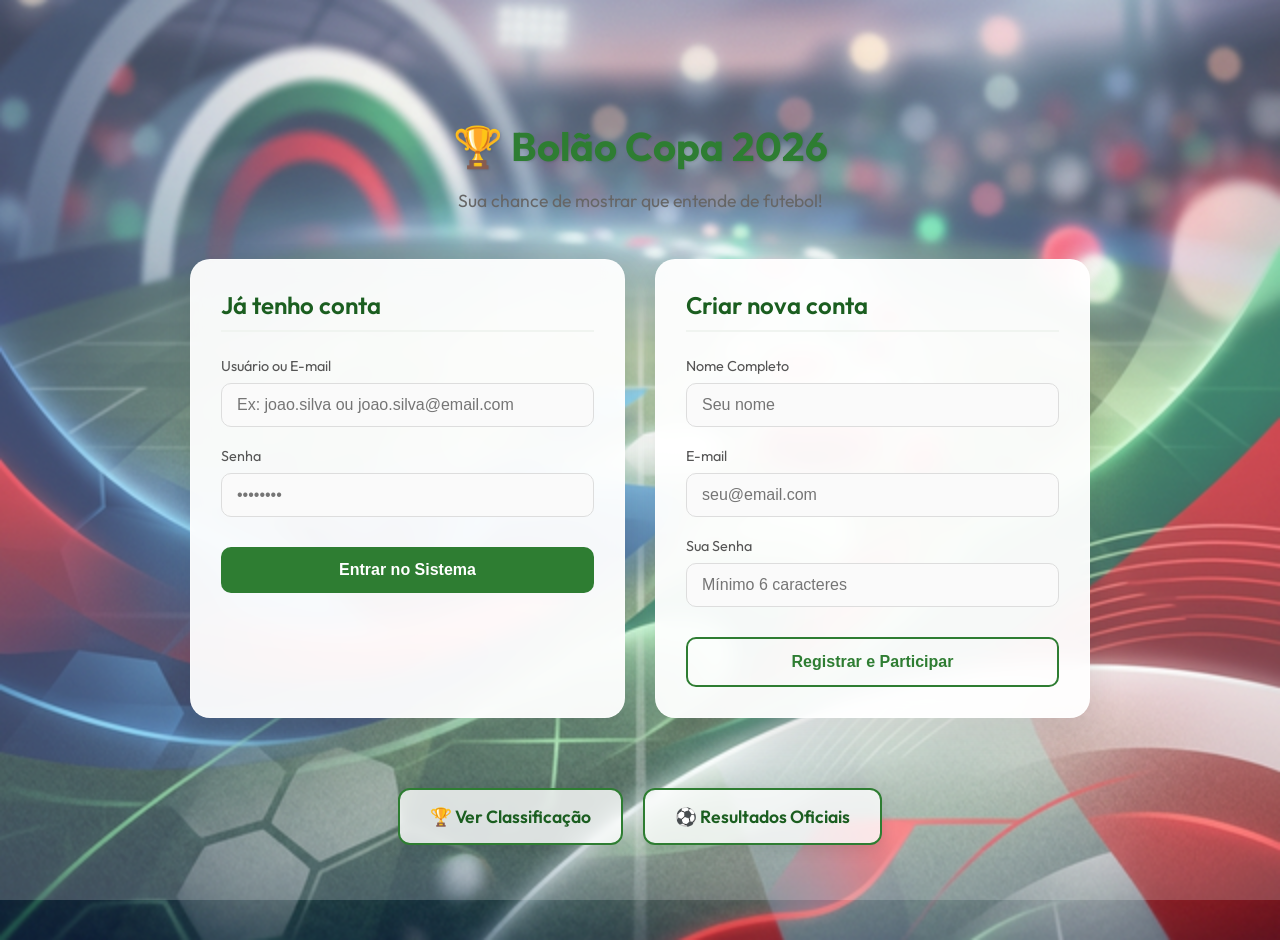
==== docs/index.html @ 2053621f "commit" ====
<!DOCTYPE html>
<html lang="pt-BR">

<head>
    <meta charset="UTF-8">
    <meta name="viewport" content="width=device-width, initial-scale=1.0">
    <title>Bolão Copa 2026 - Login & Registro</title>
    <link href="https://fonts.googleapis.com/css2?family=Outfit:wght@300;400;600&display=swap" rel="stylesheet">
    <style>
        :root {
            --primary: #2e7d32;
            --primary-light: #60ad5e;
            --secondary: #1b5e20;
            --bg: #f0f4f0;
            --white: #ffffff;
            --text: #333333;
        }

        body {
            font-family: 'Outfit', sans-serif;
            background: url('assets/background.png') no-repeat center center fixed;
            background-size: cover;
            color: var(--text);
            margin: 0;
            display: flex;
            justify-content: center;
            align-items: center;
            min-height: 100vh;
            padding: 20px;
            position: relative;
        }

        body::before {
            content: "";
            position: fixed;
            top: 0; left: 0; right: 0; bottom: 0;
            background: rgba(255, 255, 255, 0.2); /* Subtle light overlay */
            z-index: -1;
        }

        .main-wrapper {
            display: flex;
            flex-direction: column;
            gap: 30px;
            width: 100%;
            max-width: 900px;
        }

        .header {
            text-align: center;
        }

        .header h1 {
            color: var(--primary);
            font-size: 2.5rem;
            margin-bottom: 5px;
            text-shadow: 1px 1px 2px rgba(0,0,0,0.1);
        }

        .header p {
            color: #666;
            font-size: 1.1rem;
        }

        .forms-container {
            display: flex;
            gap: 30px;
            flex-wrap: wrap;
            justify-content: center;
        }

        .card {
            background: rgba(255, 255, 255, 0.95); /* Semi-transparent */
            backdrop-filter: blur(10px);
            padding: 30px;
            border-radius: 20px;
            box-shadow: 0 15px 35px rgba(0, 0, 0, 0.1);
            flex: 1;
            min-width: 350px;
            border: 1px solid rgba(255,255,255,0.3);
            transition: transform 0.3s ease;
        }

        .card:hover {
            transform: translateY(-5px);
        }

        .card h2 {
            color: var(--secondary);
            margin-top: 0;
            font-weight: 600;
            border-bottom: 2px solid var(--bg);
            padding-bottom: 10px;
            margin-bottom: 25px;
        }

        .form-group {
            margin-bottom: 20px;
            text-align: left;
        }

        .form-group label {
            display: block;
            margin-bottom: 8px;
            font-weight: 400;
            color: #555;
            font-size: 0.9rem;
        }

        input {
            width: 100%;
            padding: 12px 15px;
            border: 1px solid #ddd;
            border-radius: 10px;
            font-size: 1rem;
            outline: none;
            transition: border-color 0.3s, box-shadow 0.3s;
            box-sizing: border-box;
            background: #fafafa;
        }

        input:focus {
            border-color: var(--primary-light);
            box-shadow: 0 0 0 3px rgba(96, 173, 94, 0.1);
            background: #fff;
        }

        button {
            width: 100%;
            background-color: var(--primary);
            color: white;
            border: none;
            padding: 14px;
            border-radius: 10px;
            font-size: 1rem;
            font-weight: 600;
            cursor: pointer;
            transition: all 0.3s;
            margin-top: 10px;
        }

        button:hover {
            background-color: var(--secondary);
            box-shadow: 0 5px 15px rgba(46, 125, 50, 0.3);
        }

        .btn-outline {
            background-color: transparent;
            color: var(--primary);
            border: 2px solid var(--primary);
        }

        .btn-outline:hover {
            background-color: var(--primary);
            color: white;
        }

        .footer-links {
            margin-top: 40px;
            display: flex;
            justify-content: center;
            gap: 20px;
            width: 100%;
        }

        .footer-links a {
            text-decoration: none;
            background: rgba(255, 255, 255, 0.8);
            backdrop-filter: blur(5px);
            color: var(--secondary);
            font-weight: 600;
            font-size: 1.1rem;
            padding: 15px 30px;
            border-radius: 12px;
            border: 2px solid var(--primary);
            transition: all 0.3s ease;
            display: flex;
            align-items: center;
            gap: 10px;
            box-shadow: 0 5px 15px rgba(0,0,0,0.1);
        }

        .footer-links a:hover {
            background: var(--primary);
            color: white;
            transform: translateY(-3px);
            box-shadow: 0 8px 20px rgba(46, 125, 50, 0.3);
        }

        @media (max-width: 768px) {
            .forms-container {
                flex-direction: column;
            }
            .card {
                min-width: 100%;
            }
        }
    </style>
</head>

<body>
    <div class="main-wrapper">
        <div class="header">
            <h1>🏆 Bolão Copa 2026</h1>
            <p>Sua chance de mostrar que entende de futebol!</p>
        </div>

        <div class="forms-container">
            <!-- Login Card -->
            <div class="card" id="login-card">
                <h2>Já tenho conta</h2>
                <form id="login-form">
                    <div class="form-group">
                        <label for="login-user">Usuário ou E-mail</label>
                        <input type="text" id="login-user" placeholder="Ex: joao.silva ou joao.silva@email.com" required>
                    </div>
                    <div class="form-group">
                        <label for="login-pass">Senha</label>
                        <input type="password" id="login-pass" placeholder="••••••••" required>
                    </div>
                    <button type="submit">Entrar no Sistema</button>
                </form>
            </div>

            <!-- Register Card -->
            <div class="card" id="register-card">
                <h2>Criar nova conta</h2>
                <form id="register-form">
                    <div class="form-group">
                        <label for="reg-nome">Nome Completo</label>
                        <input type="text" id="reg-nome" placeholder="Seu nome" required>
                    </div>
                    <div class="form-group">
                        <label for="reg-email">E-mail</label>
                        <input type="email" id="reg-email" placeholder="seu@email.com" required>
                    </div>
                    <div class="form-group">
                        <label for="reg-pass">Sua Senha</label>
                        <input type="password" id="reg-pass" placeholder="Mínimo 6 caracteres" required>
                    </div>
                    <button type="submit" class="btn-outline">Registrar e Participar</button>
                </form>
            </div>
        </div>

        <div class="footer-links">
            <a href="classificacao.html">🏆 Ver Classificação</a>
            <a href="resultados.html">⚽ Resultados Oficiais</a>
        </div>
    </div>

    <script>
        // Lógica de Login
        document.getElementById('login-form').addEventListener('submit', function (e) {
            e.preventDefault();
            const userInput = document.getElementById('login-user').value.trim();
            const pass = document.getElementById('login-pass').value;

            // Simulação de integração com o motor.py
            console.log('Tentativa de login:', userInput);
            
            // Lógica conforme pedido: se o usuário for apenas o prefixo do email
            // (Isso será validado no backend, mas aqui guardamos no localstorage)
            localStorage.setItem('usuario_logado', userInput);
            alert(`Bem-vindo de volta! Redirecionando para seus palpites...`);
            window.location.href = 'palpites.html';
        });

        // Lógica de Registro
        document.getElementById('register-form').addEventListener('submit', function (e) {
            e.preventDefault();
            const nome = document.getElementById('reg-nome').value.trim();
            const email = document.getElementById('reg-email').value.trim();
            const pass = document.getElementById('reg-pass').value;

            // Verificação manual obrigatória de e-mail (necessita de @)
            if (!email.includes('@')) {
                alert('Erro: Por favor, insira um e-mail válido contendo "@".');
                return;
            }

            // Extrair "usuário" do email para feedback
            const usuarioSugerido = email.split('@')[0];

            console.log('Registro:', { nome, email, usuarioSugerido });
            
            alert(`Usuário ${nome} registrado com sucesso!\nSeu login será: ${usuarioSugerido}`);
            localStorage.setItem('usuario_logado', usuarioSugerido);
            window.location.href = 'palpites.html';
        });
    </script>
</body>

</html>
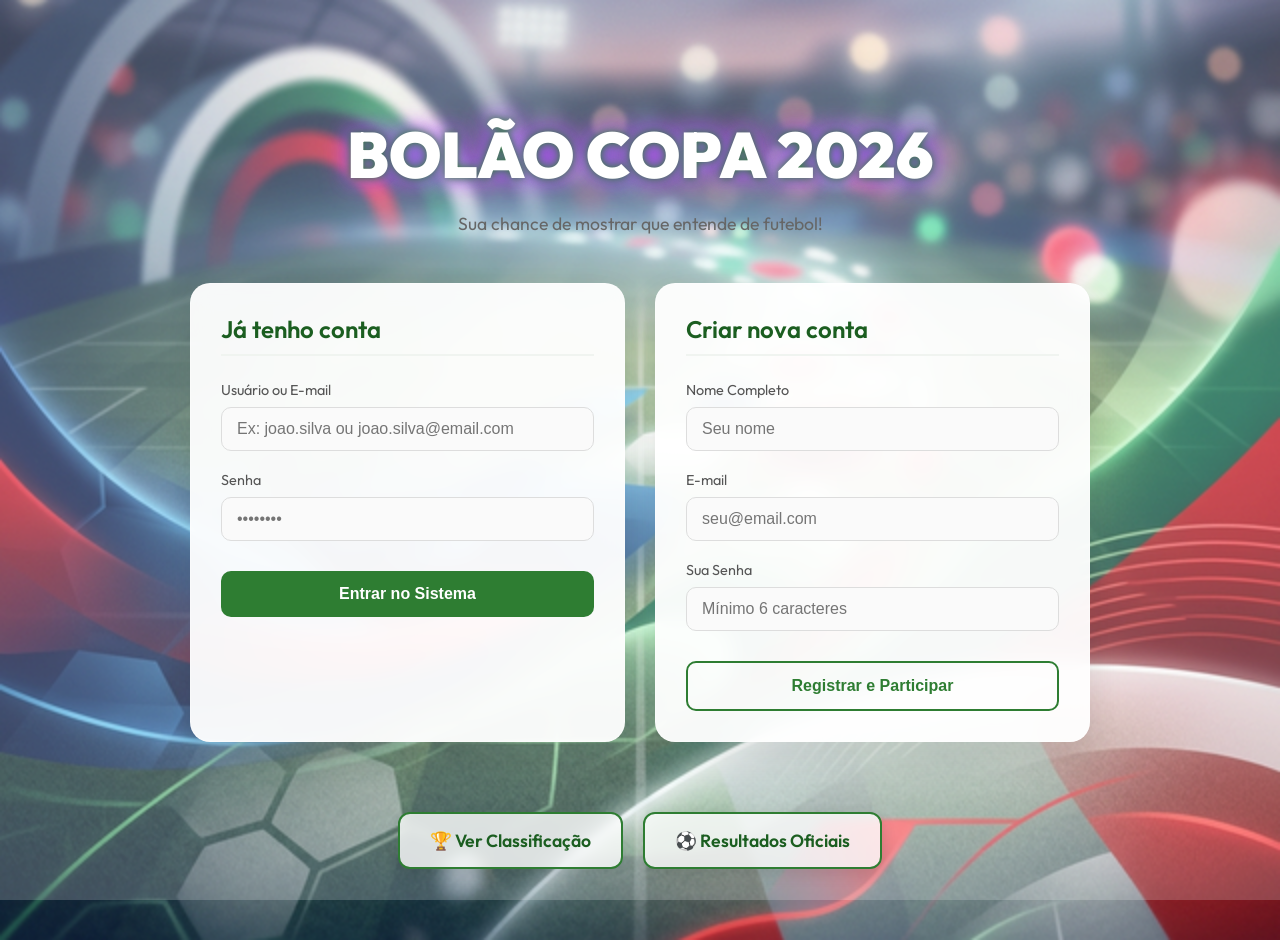
==== commit eea31549: "commit" ====
--- a/docs/index.html
+++ b/docs/index.html
@@ -201,7 +201,7 @@
 <body>
     <div class="main-wrapper">
         <div class="header">
-            <h1>🏆 Bolão Copa 2026</h1>
+            <h1 style="font-size: 4rem; font-weight: 900; color: #fff; text-shadow: 0 0 10px var(--primary), 0 0 20px #8b5cf6, 0 0 30px #d946ef; margin-bottom: 0;">BOLÃO COPA 2026</h1>
             <p>Sua chance de mostrar que entende de futebol!</p>
         </div>
 
@@ -250,43 +250,64 @@
     </div>
 
     <script>
+        const API_URL = 'http://127.0.0.1:5000';
+
         // Lógica de Login
-        document.getElementById('login-form').addEventListener('submit', function (e) {
+        document.getElementById('login-form').addEventListener('submit', async function (e) {
             e.preventDefault();
             const userInput = document.getElementById('login-user').value.trim();
             const pass = document.getElementById('login-pass').value;
 
-            // Simulação de integração com o motor.py
-            console.log('Tentativa de login:', userInput);
-            
-            // Lógica conforme pedido: se o usuário for apenas o prefixo do email
-            // (Isso será validado no backend, mas aqui guardamos no localstorage)
-            localStorage.setItem('usuario_logado', userInput);
-            alert(`Bem-vindo de volta! Redirecionando para seus palpites...`);
-            window.location.href = 'palpites.html';
+            try {
+                const response = await fetch(`${API_URL}/api/login`, {
+                    method: 'POST',
+                    headers: { 'Content-Type': 'application/json' },
+                    body: JSON.stringify({ login: userInput, senha: pass })
+                });
+                
+                const data = await response.json();
+                if (response.ok) {
+                    localStorage.setItem('usuario_logado', data.usuario);
+                    alert(`Bem-vindo de volta, ${data.nome}! Redirecionando para seus palpites...`);
+                    window.location.href = 'palpites.html';
+                } else {
+                    alert('Erro: ' + (data.message || 'Usuário e/ou senha incorretos ou não existem.'));
+                }
+            } catch (err) {
+                alert('Erro ao conectar com o servidor. O backend (app.py) está rodando em http://127.0.0.1:5000?');
+            }
         });
 
         // Lógica de Registro
-        document.getElementById('register-form').addEventListener('submit', function (e) {
+        document.getElementById('register-form').addEventListener('submit', async function (e) {
             e.preventDefault();
             const nome = document.getElementById('reg-nome').value.trim();
             const email = document.getElementById('reg-email').value.trim();
             const pass = document.getElementById('reg-pass').value;
 
-            // Verificação manual obrigatória de e-mail (necessita de @)
             if (!email.includes('@')) {
                 alert('Erro: Por favor, insira um e-mail válido contendo "@".');
                 return;
             }
 
-            // Extrair "usuário" do email para feedback
-            const usuarioSugerido = email.split('@')[0];
-
-            console.log('Registro:', { nome, email, usuarioSugerido });
-            
-            alert(`Usuário ${nome} registrado com sucesso!\nSeu login será: ${usuarioSugerido}`);
-            localStorage.setItem('usuario_logado', usuarioSugerido);
-            window.location.href = 'palpites.html';
+            try {
+                const response = await fetch(`${API_URL}/api/register`, {
+                    method: 'POST',
+                    headers: { 'Content-Type': 'application/json' },
+                    body: JSON.stringify({ nome: nome, email: email, senha: pass })
+                });
+                
+                const data = await response.json();
+                if (response.ok) {
+                    alert(`Usuário ${nome} registrado com sucesso!\nSeu login será: ${data.usuario}`);
+                    localStorage.setItem('usuario_logado', data.usuario);
+                    window.location.href = 'palpites.html';
+                } else {
+                    alert('Erro no registro: ' + (data.message || 'Problema ao criar a conta.'));
+                }
+            } catch (err) {
+                alert('Erro ao conectar com o servidor. O backend (app.py) está rodando em http://127.0.0.1:5000?');
+            }
         });
     </script>
 </body>
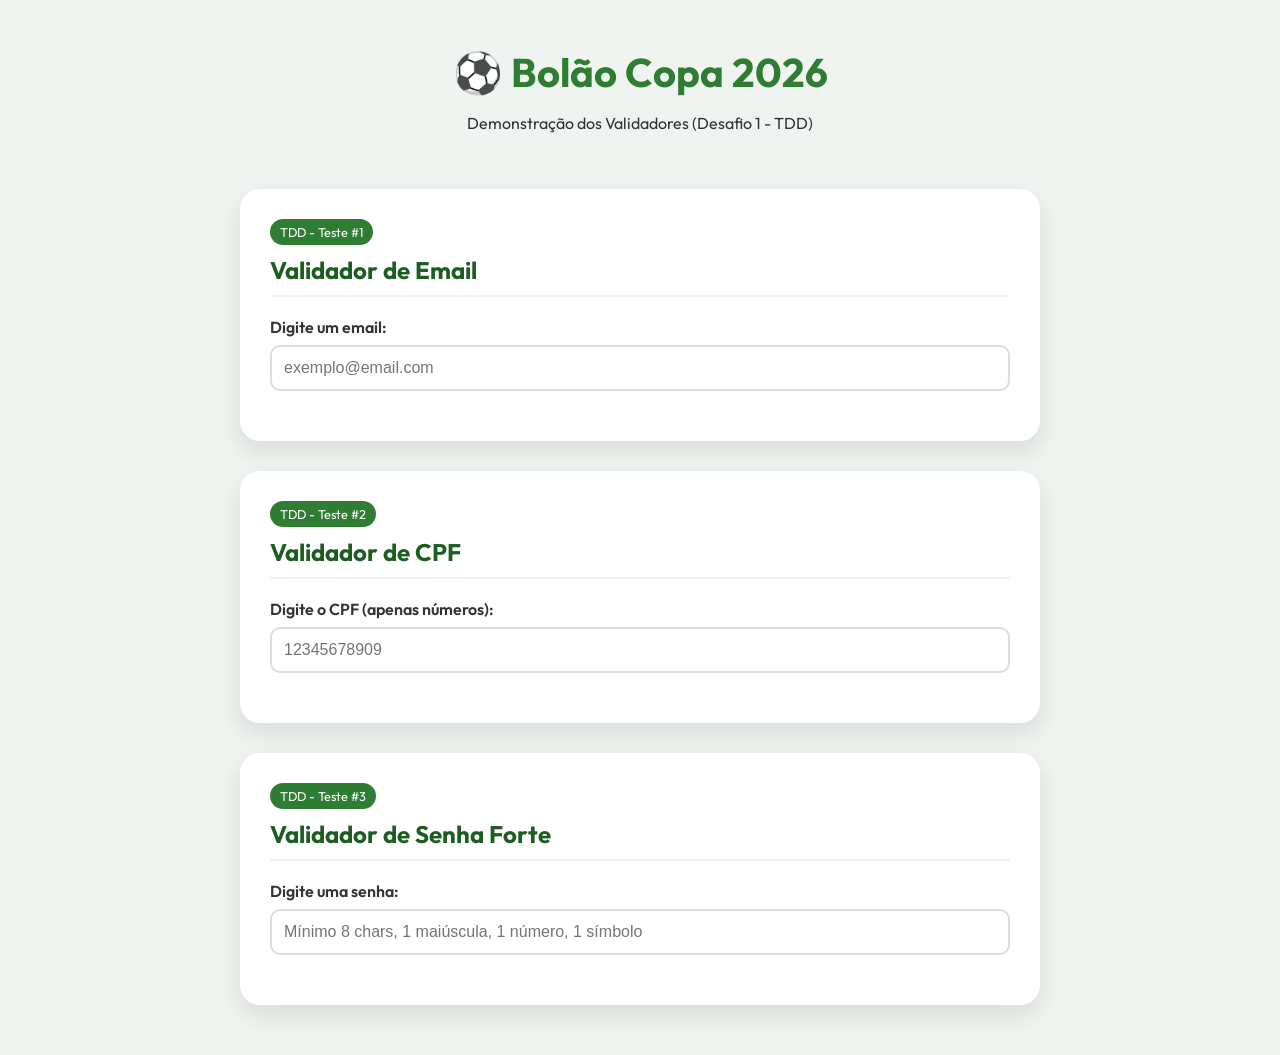
==== commit 949be948: "Update index.html" ====
--- a/docs/index.html
+++ b/docs/index.html
@@ -1,315 +1,218 @@
-<!DOCTYPE html>
-<html lang="pt-BR">
-
-<head>
-    <meta charset="UTF-8">
-    <meta name="viewport" content="width=device-width, initial-scale=1.0">
-    <title>Bolão Copa 2026 - Login & Registro</title>
-    <link href="https://fonts.googleapis.com/css2?family=Outfit:wght@300;400;600&display=swap" rel="stylesheet">
-    <style>
-        :root {
-            --primary: #2e7d32;
-            --primary-light: #60ad5e;
-            --secondary: #1b5e20;
-            --bg: #f0f4f0;
-            --white: #ffffff;
-            --text: #333333;
-        }
-
-        body {
-            font-family: 'Outfit', sans-serif;
-            background: url('assets/background.png') no-repeat center center fixed;
-            background-size: cover;
-            color: var(--text);
-            margin: 0;
-            display: flex;
-            justify-content: center;
-            align-items: center;
-            min-height: 100vh;
-            padding: 20px;
-            position: relative;
-        }
-
-        body::before {
-            content: "";
-            position: fixed;
-            top: 0; left: 0; right: 0; bottom: 0;
-            background: rgba(255, 255, 255, 0.2); /* Subtle light overlay */
-            z-index: -1;
-        }
-
-        .main-wrapper {
-            display: flex;
-            flex-direction: column;
-            gap: 30px;
-            width: 100%;
-            max-width: 900px;
-        }
-
-        .header {
-            text-align: center;
-        }
-
-        .header h1 {
-            color: var(--primary);
-            font-size: 2.5rem;
-            margin-bottom: 5px;
-            text-shadow: 1px 1px 2px rgba(0,0,0,0.1);
-        }
-
-        .header p {
-            color: #666;
-            font-size: 1.1rem;
-        }
-
-        .forms-container {
-            display: flex;
-            gap: 30px;
-            flex-wrap: wrap;
-            justify-content: center;
-        }
-
-        .card {
-            background: rgba(255, 255, 255, 0.95); /* Semi-transparent */
-            backdrop-filter: blur(10px);
-            padding: 30px;
-            border-radius: 20px;
-            box-shadow: 0 15px 35px rgba(0, 0, 0, 0.1);
-            flex: 1;
-            min-width: 350px;
-            border: 1px solid rgba(255,255,255,0.3);
-            transition: transform 0.3s ease;
-        }
-
-        .card:hover {
-            transform: translateY(-5px);
-        }
-
-        .card h2 {
-            color: var(--secondary);
-            margin-top: 0;
-            font-weight: 600;
-            border-bottom: 2px solid var(--bg);
-            padding-bottom: 10px;
-            margin-bottom: 25px;
-        }
-
-        .form-group {
-            margin-bottom: 20px;
-            text-align: left;
-        }
-
-        .form-group label {
-            display: block;
-            margin-bottom: 8px;
-            font-weight: 400;
-            color: #555;
-            font-size: 0.9rem;
-        }
-
-        input {
-            width: 100%;
-            padding: 12px 15px;
-            border: 1px solid #ddd;
-            border-radius: 10px;
-            font-size: 1rem;
-            outline: none;
-            transition: border-color 0.3s, box-shadow 0.3s;
-            box-sizing: border-box;
-            background: #fafafa;
-        }
-
-        input:focus {
-            border-color: var(--primary-light);
-            box-shadow: 0 0 0 3px rgba(96, 173, 94, 0.1);
-            background: #fff;
-        }
-
-        button {
-            width: 100%;
-            background-color: var(--primary);
-            color: white;
-            border: none;
-            padding: 14px;
-            border-radius: 10px;
-            font-size: 1rem;
-            font-weight: 600;
-            cursor: pointer;
-            transition: all 0.3s;
-            margin-top: 10px;
-        }
-
-        button:hover {
-            background-color: var(--secondary);
-            box-shadow: 0 5px 15px rgba(46, 125, 50, 0.3);
-        }
-
-        .btn-outline {
-            background-color: transparent;
-            color: var(--primary);
-            border: 2px solid var(--primary);
-        }
-
-        .btn-outline:hover {
-            background-color: var(--primary);
-            color: white;
-        }
-
-        .footer-links {
-            margin-top: 40px;
-            display: flex;
-            justify-content: center;
-            gap: 20px;
-            width: 100%;
-        }
-
-        .footer-links a {
-            text-decoration: none;
-            background: rgba(255, 255, 255, 0.8);
-            backdrop-filter: blur(5px);
-            color: var(--secondary);
-            font-weight: 600;
-            font-size: 1.1rem;
-            padding: 15px 30px;
-            border-radius: 12px;
-            border: 2px solid var(--primary);
-            transition: all 0.3s ease;
-            display: flex;
-            align-items: center;
-            gap: 10px;
-            box-shadow: 0 5px 15px rgba(0,0,0,0.1);
-        }
-
-        .footer-links a:hover {
-            background: var(--primary);
-            color: white;
-            transform: translateY(-3px);
-            box-shadow: 0 8px 20px rgba(46, 125, 50, 0.3);
-        }
-
-        @media (max-width: 768px) {
-            .forms-container {
-                flex-direction: column;
-            }
-            .card {
-                min-width: 100%;
-            }
-        }
-    </style>
-</head>
-
-<body>
-    <div class="main-wrapper">
-        <div class="header">
-            <h1 style="font-size: 4rem; font-weight: 900; color: #fff; text-shadow: 0 0 10px var(--primary), 0 0 20px #8b5cf6, 0 0 30px #d946ef; margin-bottom: 0;">BOLÃO COPA 2026</h1>
-            <p>Sua chance de mostrar que entende de futebol!</p>
-        </div>
-
-        <div class="forms-container">
-            <!-- Login Card -->
-            <div class="card" id="login-card">
-                <h2>Já tenho conta</h2>
-                <form id="login-form">
-                    <div class="form-group">
-                        <label for="login-user">Usuário ou E-mail</label>
-                        <input type="text" id="login-user" placeholder="Ex: joao.silva ou joao.silva@email.com" required>
-                    </div>
-                    <div class="form-group">
-                        <label for="login-pass">Senha</label>
-                        <input type="password" id="login-pass" placeholder="••••••••" required>
-                    </div>
-                    <button type="submit">Entrar no Sistema</button>
-                </form>
-            </div>
-
-            <!-- Register Card -->
-            <div class="card" id="register-card">
-                <h2>Criar nova conta</h2>
-                <form id="register-form">
-                    <div class="form-group">
-                        <label for="reg-nome">Nome Completo</label>
-                        <input type="text" id="reg-nome" placeholder="Seu nome" required>
-                    </div>
-                    <div class="form-group">
-                        <label for="reg-email">E-mail</label>
-                        <input type="email" id="reg-email" placeholder="seu@email.com" required>
-                    </div>
-                    <div class="form-group">
-                        <label for="reg-pass">Sua Senha</label>
-                        <input type="password" id="reg-pass" placeholder="Mínimo 6 caracteres" required>
-                    </div>
-                    <button type="submit" class="btn-outline">Registrar e Participar</button>
-                </form>
-            </div>
-        </div>
-
-        <div class="footer-links">
-            <a href="classificacao.html">🏆 Ver Classificação</a>
-            <a href="resultados.html">⚽ Resultados Oficiais</a>
-        </div>
-    </div>
-
-    <script>
-        const API_URL = 'http://127.0.0.1:5000';
-
-        // Lógica de Login
-        document.getElementById('login-form').addEventListener('submit', async function (e) {
-            e.preventDefault();
-            const userInput = document.getElementById('login-user').value.trim();
-            const pass = document.getElementById('login-pass').value;
-
-            try {
-                const response = await fetch(`${API_URL}/api/login`, {
-                    method: 'POST',
-                    headers: { 'Content-Type': 'application/json' },
-                    body: JSON.stringify({ login: userInput, senha: pass })
-                });
-                
-                const data = await response.json();
-                if (response.ok) {
-                    localStorage.setItem('usuario_logado', data.usuario);
-                    alert(`Bem-vindo de volta, ${data.nome}! Redirecionando para seus palpites...`);
-                    window.location.href = 'palpites.html';
-                } else {
-                    alert('Erro: ' + (data.message || 'Usuário e/ou senha incorretos ou não existem.'));
-                }
-            } catch (err) {
-                alert('Erro ao conectar com o servidor. O backend (app.py) está rodando em http://127.0.0.1:5000?');
-            }
-        });
-
-        // Lógica de Registro
-        document.getElementById('register-form').addEventListener('submit', async function (e) {
-            e.preventDefault();
-            const nome = document.getElementById('reg-nome').value.trim();
-            const email = document.getElementById('reg-email').value.trim();
-            const pass = document.getElementById('reg-pass').value;
-
-            if (!email.includes('@')) {
-                alert('Erro: Por favor, insira um e-mail válido contendo "@".');
-                return;
-            }
-
-            try {
-                const response = await fetch(`${API_URL}/api/register`, {
-                    method: 'POST',
-                    headers: { 'Content-Type': 'application/json' },
-                    body: JSON.stringify({ nome: nome, email: email, senha: pass })
-                });
-                
-                const data = await response.json();
-                if (response.ok) {
-                    alert(`Usuário ${nome} registrado com sucesso!\nSeu login será: ${data.usuario}`);
-                    localStorage.setItem('usuario_logado', data.usuario);
-                    window.location.href = 'palpites.html';
-                } else {
-                    alert('Erro no registro: ' + (data.message || 'Problema ao criar a conta.'));
-                }
-            } catch (err) {
-                alert('Erro ao conectar com o servidor. O backend (app.py) está rodando em http://127.0.0.1:5000?');
-            }
-        });
-    </script>
-</body>
-
-</html>+<!DOCTYPE html>
+<html lang="pt-BR">
+<head>
+    <meta charset="UTF-8">
+    <meta name="viewport" content="width=device-width, initial-scale=1.0">
+    <title>Bolão Copa 2026 - Demonstração XP</title>
+    <link href="https://fonts.googleapis.com/css2?family=Outfit:wght@300;400;600&display=swap" rel="stylesheet">
+    <style>
+        :root {
+            --primary: #2e7d32;
+            --primary-light: #60ad5e;
+            --secondary: #1b5e20;
+            --bg: #f0f4f0;
+            --white: #ffffff;
+            --text: #333333;
+            --success: #155724;
+            --error: #c0392b;
+        }
+
+        body {
+            font-family: 'Outfit', sans-serif;
+            background: var(--bg);
+            color: var(--text);
+            margin: 0;
+            padding: 20px;
+            min-height: 100vh;
+            display: flex;
+            flex-direction: column;
+            align-items: center;
+        }
+
+        header {
+            text-align: center;
+            margin-bottom: 40px;
+        }
+
+        header h1 {
+            color: var(--primary);
+            font-size: 2.5rem;
+            margin-bottom: 5px;
+        }
+
+        .container {
+            width: 100%;
+            max-width: 800px;
+        }
+
+        .card {
+            background: white;
+            padding: 30px;
+            border-radius: 20px;
+            box-shadow: 0 10px 25px rgba(0, 0, 0, 0.1);
+            margin-bottom: 30px;
+        }
+
+        .card h2 {
+            color: var(--secondary);
+            margin-top: 0;
+            border-bottom: 2px solid var(--bg);
+            padding-bottom: 10px;
+        }
+
+        .form-group {
+            margin-bottom: 20px;
+        }
+
+        label {
+            display: block;
+            margin-bottom: 8px;
+            font-weight: 600;
+        }
+
+        input {
+            width: 100%;
+            padding: 12px;
+            border: 2px solid #ddd;
+            border-radius: 10px;
+            font-size: 1rem;
+            box-sizing: border-box;
+            outline: none;
+        }
+
+        input:focus {
+            border-color: var(--primary);
+        }
+
+        .result {
+            margin-top: 10px;
+            padding: 10px;
+            border-radius: 8px;
+            font-weight: 600;
+            display: none;
+        }
+
+        .result.valid { background: #d4edda; color: var(--success); display: block; }
+        .result.invalid { background: #f8dbdb; color: var(--error); display: block; }
+
+        .badge {
+            display: inline-block;
+            padding: 5px 10px;
+            border-radius: 20px;
+            background: var(--primary);
+            color: white;
+            font-size: 0.8rem;
+            margin-bottom: 10px;
+        }
+    </style>
+</head>
+<body>
+    <header>
+        <h1>⚽ Bolão Copa 2026</h1>
+        <p>Demonstração dos Validadores (Desafio 1 - TDD)</p>
+    </header>
+
+    <div class="container">
+        <!-- Validador de Email -->
+        <div class="card">
+            <div class="badge">TDD - Teste #1</div>
+            <h2>Validador de Email</h2>
+            <div class="form-group">
+                <label>Digite um email:</label>
+                <input type="email" id="emailInput" placeholder="exemplo@email.com" oninput="validarEmail()">
+                <div id="emailResult" class="result"></div>
+            </div>
+        </div>
+
+        <!-- Validador de CPF -->
+        <div class="card">
+            <div class="badge">TDD - Teste #2</div>
+            <h2>Validador de CPF</h2>
+            <div class="form-group">
+                <label>Digite o CPF (apenas números):</label>
+                <input type="text" id="cpfInput" placeholder="12345678909" maxlength="11" oninput="validarCPF()">
+                <div id="cpfResult" class="result"></div>
+            </div>
+        </div>
+
+        <!-- Validador de Senha -->
+        <div class="card">
+            <div class="badge">TDD - Teste #3</div>
+            <h2>Validador de Senha Forte</h2>
+            <div class="form-group">
+                <label>Digite uma senha:</label>
+                <input type="password" id="senhaInput" placeholder="Mínimo 8 chars, 1 maiúscula, 1 número, 1 símbolo" oninput="validarSenha()">
+                <div id="senhaResult" class="result"></div>
+            </div>
+        </div>
+    </div>
+
+    <script>
+        function validarEmail() {
+            const email = document.getElementById('emailInput').value;
+            const res = document.getElementById('emailResult');
+            const padrao = /^[a-zA-Z0-9._%+-]+@[a-zA-Z0-9.-]+\.[a-zA-Z]{2,}$/;
+            
+            if (email === "") { res.className = "result"; return; }
+            
+            if (padrao.test(email)) {
+                res.innerText = "✅ Email Válido";
+                res.className = "result valid";
+            } else {
+                res.innerText = "❌ Email Inválido";
+                res.className = "result invalid";
+            }
+        }
+
+        function validarCPF() {
+            let cpf = document.getElementById('cpfInput').value.replace(/\D/g, '');
+            const res = document.getElementById('cpfResult');
+            
+            if (cpf === "") { res.className = "result"; return; }
+
+            const isValid = (c) => {
+                if (c.length !== 11 || /^(\d)\1+$/.test(c)) return false;
+                let soma = 0;
+                for (let i = 1; i <= 9; i++) soma += parseInt(c.substring(i-1, i)) * (11 - i);
+                let resto = (soma * 10) % 11;
+                if ((resto === 10) || (resto === 11)) resto = 0;
+                if (resto !== parseInt(c.substring(9, 10))) return false;
+                soma = 0;
+                for (let i = 1; i <= 10; i++) soma += parseInt(c.substring(i-1, i)) * (12 - i);
+                resto = (soma * 10) % 11;
+                if ((resto === 10) || (resto === 11)) resto = 0;
+                if (resto !== parseInt(c.substring(10, 11))) return false;
+                return true;
+            };
+
+            if (isValid(cpf)) {
+                res.innerText = "✅ CPF Válido";
+                res.className = "result valid";
+            } else {
+                res.innerText = "❌ CPF Inválido";
+                res.className = "result invalid";
+            }
+        }
+
+        function validarSenha() {
+            const senha = document.getElementById('senhaInput').value;
+            const res = document.getElementById('senhaResult');
+            
+            if (senha === "") { res.className = "result"; return; }
+
+            const forte = senha.length >= 8 && 
+                          /[A-Z]/.test(senha) && 
+                          /[0-9]/.test(senha) && 
+                          /[^A-Za-z0-9]/.test(senha);
+
+            if (forte) {
+                res.innerText = "✅ Senha Forte";
+                res.className = "result valid";
+            } else {
+                res.innerText = "❌ Senha Fraca (Requisitos: 8+ chars, 1 Maiúscula, 1 Número, 1 Símbolo)";
+                res.className = "result invalid";
+            }
+        }
+    </script>
+</body>
+</html>
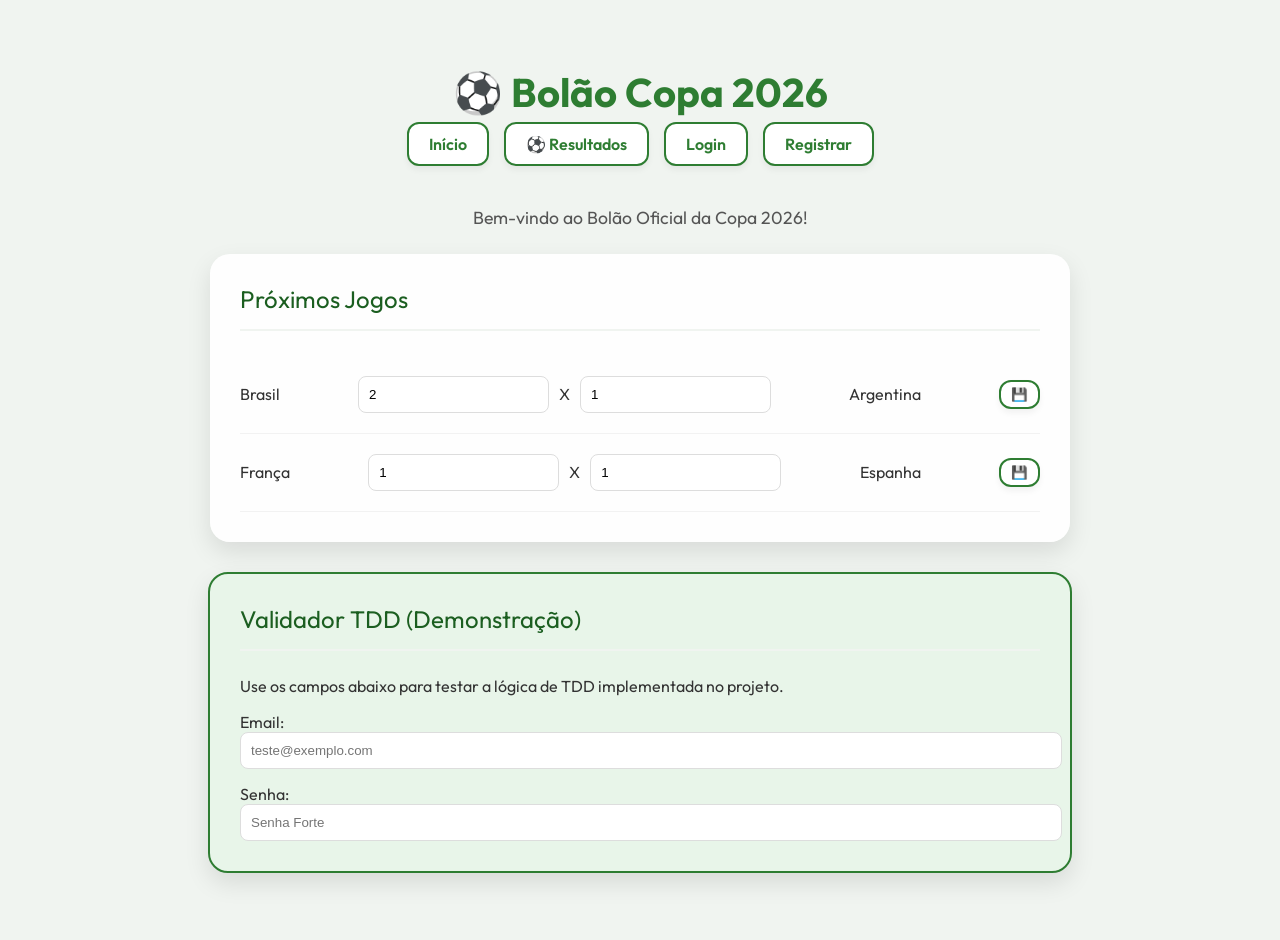
==== commit b8b44135: "AJuste" ====
--- a/docs/index.html
+++ b/docs/index.html
@@ -3,216 +3,58 @@
 <head>
     <meta charset="UTF-8">
     <meta name="viewport" content="width=device-width, initial-scale=1.0">
-    <title>Bolão Copa 2026 - Demonstração XP</title>
+    <title>Bolão Copa 2026 - Home</title>
     <link href="https://fonts.googleapis.com/css2?family=Outfit:wght@300;400;600&display=swap" rel="stylesheet">
-    <style>
-        :root {
-            --primary: #2e7d32;
-            --primary-light: #60ad5e;
-            --secondary: #1b5e20;
-            --bg: #f0f4f0;
-            --white: #ffffff;
-            --text: #333333;
-            --success: #155724;
-            --error: #c0392b;
-        }
-
-        body {
-            font-family: 'Outfit', sans-serif;
-            background: var(--bg);
-            color: var(--text);
-            margin: 0;
-            padding: 20px;
-            min-height: 100vh;
-            display: flex;
-            flex-direction: column;
-            align-items: center;
-        }
-
-        header {
-            text-align: center;
-            margin-bottom: 40px;
-        }
-
-        header h1 {
-            color: var(--primary);
-            font-size: 2.5rem;
-            margin-bottom: 5px;
-        }
-
-        .container {
-            width: 100%;
-            max-width: 800px;
-        }
-
-        .card {
-            background: white;
-            padding: 30px;
-            border-radius: 20px;
-            box-shadow: 0 10px 25px rgba(0, 0, 0, 0.1);
-            margin-bottom: 30px;
-        }
-
-        .card h2 {
-            color: var(--secondary);
-            margin-top: 0;
-            border-bottom: 2px solid var(--bg);
-            padding-bottom: 10px;
-        }
-
-        .form-group {
-            margin-bottom: 20px;
-        }
-
-        label {
-            display: block;
-            margin-bottom: 8px;
-            font-weight: 600;
-        }
-
-        input {
-            width: 100%;
-            padding: 12px;
-            border: 2px solid #ddd;
-            border-radius: 10px;
-            font-size: 1rem;
-            box-sizing: border-box;
-            outline: none;
-        }
-
-        input:focus {
-            border-color: var(--primary);
-        }
-
-        .result {
-            margin-top: 10px;
-            padding: 10px;
-            border-radius: 8px;
-            font-weight: 600;
-            display: none;
-        }
-
-        .result.valid { background: #d4edda; color: var(--success); display: block; }
-        .result.invalid { background: #f8dbdb; color: var(--error); display: block; }
-
-        .badge {
-            display: inline-block;
-            padding: 5px 10px;
-            border-radius: 20px;
-            background: var(--primary);
-            color: white;
-            font-size: 0.8rem;
-            margin-bottom: 10px;
-        }
-    </style>
+    <link rel="stylesheet" href="style.css">
 </head>
 <body>
     <header>
         <h1>⚽ Bolão Copa 2026</h1>
-        <p>Demonstração dos Validadores (Desafio 1 - TDD)</p>
+        <div class="nav-container">
+            <a href="index.html" class="nav-btn">Início</a>
+            <a href="resultados.html" class="nav-btn">⚽ Resultados</a>
+            <a href="login.html" class="nav-btn">Login</a>
+            <a href="cadastro.html" class="nav-btn">Registrar</a>
+        </div>
     </header>
 
-    <div class="container">
-        <!-- Validador de Email -->
-        <div class="card">
-            <div class="badge">TDD - Teste #1</div>
-            <h2>Validador de Email</h2>
-            <div class="form-group">
-                <label>Digite um email:</label>
-                <input type="email" id="emailInput" placeholder="exemplo@email.com" oninput="validarEmail()">
-                <div id="emailResult" class="result"></div>
+    <div class="greeting">Bem-vindo ao Bolão Oficial da Copa 2026!</div>
+
+    <div class="grupo-card">
+        <div class="grupo-titulo">Próximos Jogos</div>
+        <div class="jogo">
+            <span>Brasil</span>
+            <div class="placar-inputs">
+                <input type="number" value="2">
+                <span>X</span>
+                <input type="number" value="1">
             </div>
+            <span>Argentina</span>
+            <button class="nav-btn" style="padding: 5px 10px;">💾</button>
         </div>
-
-        <!-- Validador de CPF -->
-        <div class="card">
-            <div class="badge">TDD - Teste #2</div>
-            <h2>Validador de CPF</h2>
-            <div class="form-group">
-                <label>Digite o CPF (apenas números):</label>
-                <input type="text" id="cpfInput" placeholder="12345678909" maxlength="11" oninput="validarCPF()">
-                <div id="cpfResult" class="result"></div>
+        <div class="jogo">
+            <span>França</span>
+            <div class="placar-inputs">
+                <input type="number" value="1">
+                <span>X</span>
+                <input type="number" value="1">
             </div>
-        </div>
-
-        <!-- Validador de Senha -->
-        <div class="card">
-            <div class="badge">TDD - Teste #3</div>
-            <h2>Validador de Senha Forte</h2>
-            <div class="form-group">
-                <label>Digite uma senha:</label>
-                <input type="password" id="senhaInput" placeholder="Mínimo 8 chars, 1 maiúscula, 1 número, 1 símbolo" oninput="validarSenha()">
-                <div id="senhaResult" class="result"></div>
-            </div>
+            <span>Espanha</span>
+            <button class="nav-btn" style="padding: 5px 10px;">💾</button>
         </div>
     </div>
 
-    <script>
-        function validarEmail() {
-            const email = document.getElementById('emailInput').value;
-            const res = document.getElementById('emailResult');
-            const padrao = /^[a-zA-Z0-9._%+-]+@[a-zA-Z0-9.-]+\.[a-zA-Z]{2,}$/;
-            
-            if (email === "") { res.className = "result"; return; }
-            
-            if (padrao.test(email)) {
-                res.innerText = "✅ Email Válido";
-                res.className = "result valid";
-            } else {
-                res.innerText = "❌ Email Inválido";
-                res.className = "result invalid";
-            }
-        }
-
-        function validarCPF() {
-            let cpf = document.getElementById('cpfInput').value.replace(/\D/g, '');
-            const res = document.getElementById('cpfResult');
-            
-            if (cpf === "") { res.className = "result"; return; }
-
-            const isValid = (c) => {
-                if (c.length !== 11 || /^(\d)\1+$/.test(c)) return false;
-                let soma = 0;
-                for (let i = 1; i <= 9; i++) soma += parseInt(c.substring(i-1, i)) * (11 - i);
-                let resto = (soma * 10) % 11;
-                if ((resto === 10) || (resto === 11)) resto = 0;
-                if (resto !== parseInt(c.substring(9, 10))) return false;
-                soma = 0;
-                for (let i = 1; i <= 10; i++) soma += parseInt(c.substring(i-1, i)) * (12 - i);
-                resto = (soma * 10) % 11;
-                if ((resto === 10) || (resto === 11)) resto = 0;
-                if (resto !== parseInt(c.substring(10, 11))) return false;
-                return true;
-            };
-
-            if (isValid(cpf)) {
-                res.innerText = "✅ CPF Válido";
-                res.className = "result valid";
-            } else {
-                res.innerText = "❌ CPF Inválido";
-                res.className = "result invalid";
-            }
-        }
-
-        function validarSenha() {
-            const senha = document.getElementById('senhaInput').value;
-            const res = document.getElementById('senhaResult');
-            
-            if (senha === "") { res.className = "result"; return; }
-
-            const forte = senha.length >= 8 && 
-                          /[A-Z]/.test(senha) && 
-                          /[0-9]/.test(senha) && 
-                          /[^A-Za-z0-9]/.test(senha);
-
-            if (forte) {
-                res.innerText = "✅ Senha Forte";
-                res.className = "result valid";
-            } else {
-                res.innerText = "❌ Senha Fraca (Requisitos: 8+ chars, 1 Maiúscula, 1 Número, 1 Símbolo)";
-                res.className = "result invalid";
-            }
-        }
-    </script>
+    <div class="grupo-card" style="background: #e8f5e9; border: 2px solid var(--primary);">
+        <div class="grupo-titulo">Validador TDD (Demonstração)</div>
+        <p>Use os campos abaixo para testar a lógica de TDD implementada no projeto.</p>
+        <div style="margin-bottom: 15px;">
+            <label>Email:</label>
+            <input type="email" placeholder="teste@exemplo.com" style="width: 100%;">
+        </div>
+        <div>
+            <label>Senha:</label>
+            <input type="password" placeholder="Senha Forte" style="width: 100%;">
+        </div>
+    </div>
 </body>
 </html>
--- a/docs/style.css
+++ b/docs/style.css
@@ -0,0 +1,114 @@
+:root {
+    --primary: #2e7d32;
+    --primary-light: #60ad5e;
+    --secondary: #1b5e20;
+    --bg: #f0f4f0;
+    --white: #ffffff;
+    --text: #333333;
+}
+
+body {
+    font-family: 'Outfit', sans-serif;
+    background-color: var(--bg);
+    color: var(--text);
+    margin: 0;
+    padding: 20px;
+    min-height: 100vh;
+}
+
+header {
+    text-align: center;
+    margin-bottom: 40px;
+    padding-top: 20px;
+}
+
+header h1 {
+    color: var(--primary);
+    font-size: 2.5rem;
+    margin-bottom: 5px;
+}
+
+.greeting {
+    font-size: 1.1rem;
+    color: #555;
+    margin-bottom: 25px;
+    text-align: center;
+}
+
+.nav-container {
+    display: flex;
+    justify-content: center;
+    gap: 15px;
+    flex-wrap: wrap;
+    margin-bottom: 30px;
+}
+
+.nav-btn {
+    text-decoration: none;
+    background: var(--white);
+    color: var(--primary);
+    padding: 10px 20px;
+    border-radius: 12px;
+    font-weight: 600;
+    border: 2px solid var(--primary);
+    transition: all 0.3s ease;
+    box-shadow: 0 4px 6px rgba(0,0,0,0.05);
+}
+
+.nav-btn:hover {
+    background: var(--primary);
+    color: var(--white);
+    transform: translateY(-2px);
+}
+
+.card, .grupo-card {
+    background: rgba(255, 255, 255, 0.95);
+    padding: 30px;
+    border-radius: 20px;
+    box-shadow: 0 10px 25px rgba(0, 0, 0, 0.1);
+    max-width: 800px;
+    margin: 0 auto 30px auto;
+}
+
+.grupo-titulo {
+    border-bottom: 2px solid var(--bg);
+    padding-bottom: 15px;
+    margin-bottom: 25px;
+    color: var(--secondary);
+    font-size: 1.5rem;
+}
+
+.jogo {
+    display: flex;
+    align-items: center;
+    justify-content: space-between;
+    padding: 20px 0;
+    border-bottom: 1px solid #f2f2f2;
+}
+
+.placar-inputs {
+    display: flex;
+    gap: 10px;
+    align-items: center;
+}
+
+input[type="number"], input[type="text"], input[type="password"], input[type="email"] {
+    padding: 10px;
+    border: 1px solid #ddd;
+    border-radius: 8px;
+}
+
+.btn {
+    background: var(--primary);
+    color: white;
+    border: none;
+    padding: 12px 20px;
+    border-radius: 10px;
+    cursor: pointer;
+    width: 100%;
+    font-weight: 600;
+}
+
+.btn:hover {
+    background: var(--secondary);
+}
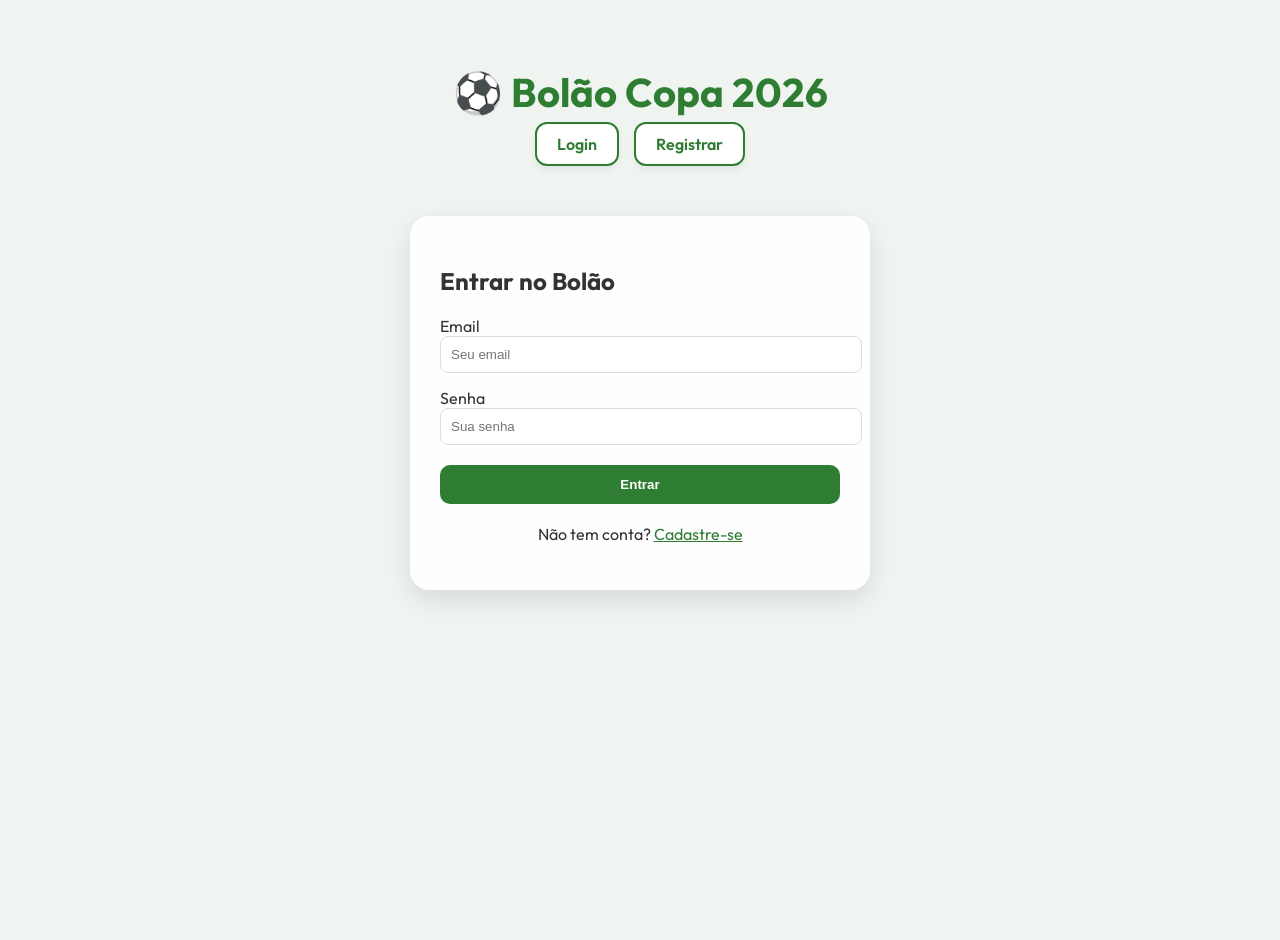
==== commit f2b5e3fd: "ajuste" ====
--- a/docs/index.html
+++ b/docs/index.html
@@ -3,7 +3,7 @@
 <head>
     <meta charset="UTF-8">
     <meta name="viewport" content="width=device-width, initial-scale=1.0">
-    <title>Bolão Copa 2026 - Home</title>
+    <title>Bolão Copa 2026 - Login</title>
     <link href="https://fonts.googleapis.com/css2?family=Outfit:wght@300;400;600&display=swap" rel="stylesheet">
     <link rel="stylesheet" href="style.css">
 </head>
@@ -11,50 +11,28 @@
     <header>
         <h1>⚽ Bolão Copa 2026</h1>
         <div class="nav-container">
-            <a href="index.html" class="nav-btn">Início</a>
-            <a href="resultados.html" class="nav-btn">⚽ Resultados</a>
-            <a href="login.html" class="nav-btn">Login</a>
+            <a href="index.html" class="nav-btn">Login</a>
             <a href="cadastro.html" class="nav-btn">Registrar</a>
         </div>
     </header>
 
-    <div class="greeting">Bem-vindo ao Bolão Oficial da Copa 2026!</div>
-
-    <div class="grupo-card">
-        <div class="grupo-titulo">Próximos Jogos</div>
-        <div class="jogo">
-            <span>Brasil</span>
-            <div class="placar-inputs">
-                <input type="number" value="2">
-                <span>X</span>
-                <input type="number" value="1">
+    <div class="card" style="max-width: 400px; margin-top: 50px;">
+        <h2>Entrar no Bolão</h2>
+        <form>
+            <div style="margin-bottom: 15px;">
+                <label>Email</label>
+                <input type="email" placeholder="Seu email" style="width: 100%;">
             </div>
-            <span>Argentina</span>
-            <button class="nav-btn" style="padding: 5px 10px;">💾</button>
-        </div>
-        <div class="jogo">
-            <span>França</span>
-            <div class="placar-inputs">
-                <input type="number" value="1">
-                <span>X</span>
-                <input type="number" value="1">
+            <div style="margin-bottom: 20px;">
+                <label>Senha</label>
+                <input type="password" placeholder="Sua senha" style="width: 100%;">
             </div>
-            <span>Espanha</span>
-            <button class="nav-btn" style="padding: 5px 10px;">💾</button>
-        </div>
-    </div>
-
-    <div class="grupo-card" style="background: #e8f5e9; border: 2px solid var(--primary);">
-        <div class="grupo-titulo">Validador TDD (Demonstração)</div>
-        <p>Use os campos abaixo para testar a lógica de TDD implementada no projeto.</p>
-        <div style="margin-bottom: 15px;">
-            <label>Email:</label>
-            <input type="email" placeholder="teste@exemplo.com" style="width: 100%;">
-        </div>
-        <div>
-            <label>Senha:</label>
-            <input type="password" placeholder="Senha Forte" style="width: 100%;">
-        </div>
+            <!-- Ao clicar em Entrar, vai para a página principal (home.html) -->
+            <button type="button" class="btn" onclick="window.location.href='home.html'">Entrar</button>
+        </form>
+        <p style="text-align: center; margin-top: 20px;">
+            Não tem conta? <a href="cadastro.html" style="color: var(--primary);">Cadastre-se</a>
+        </p>
     </div>
 </body>
-</html>+</html>
